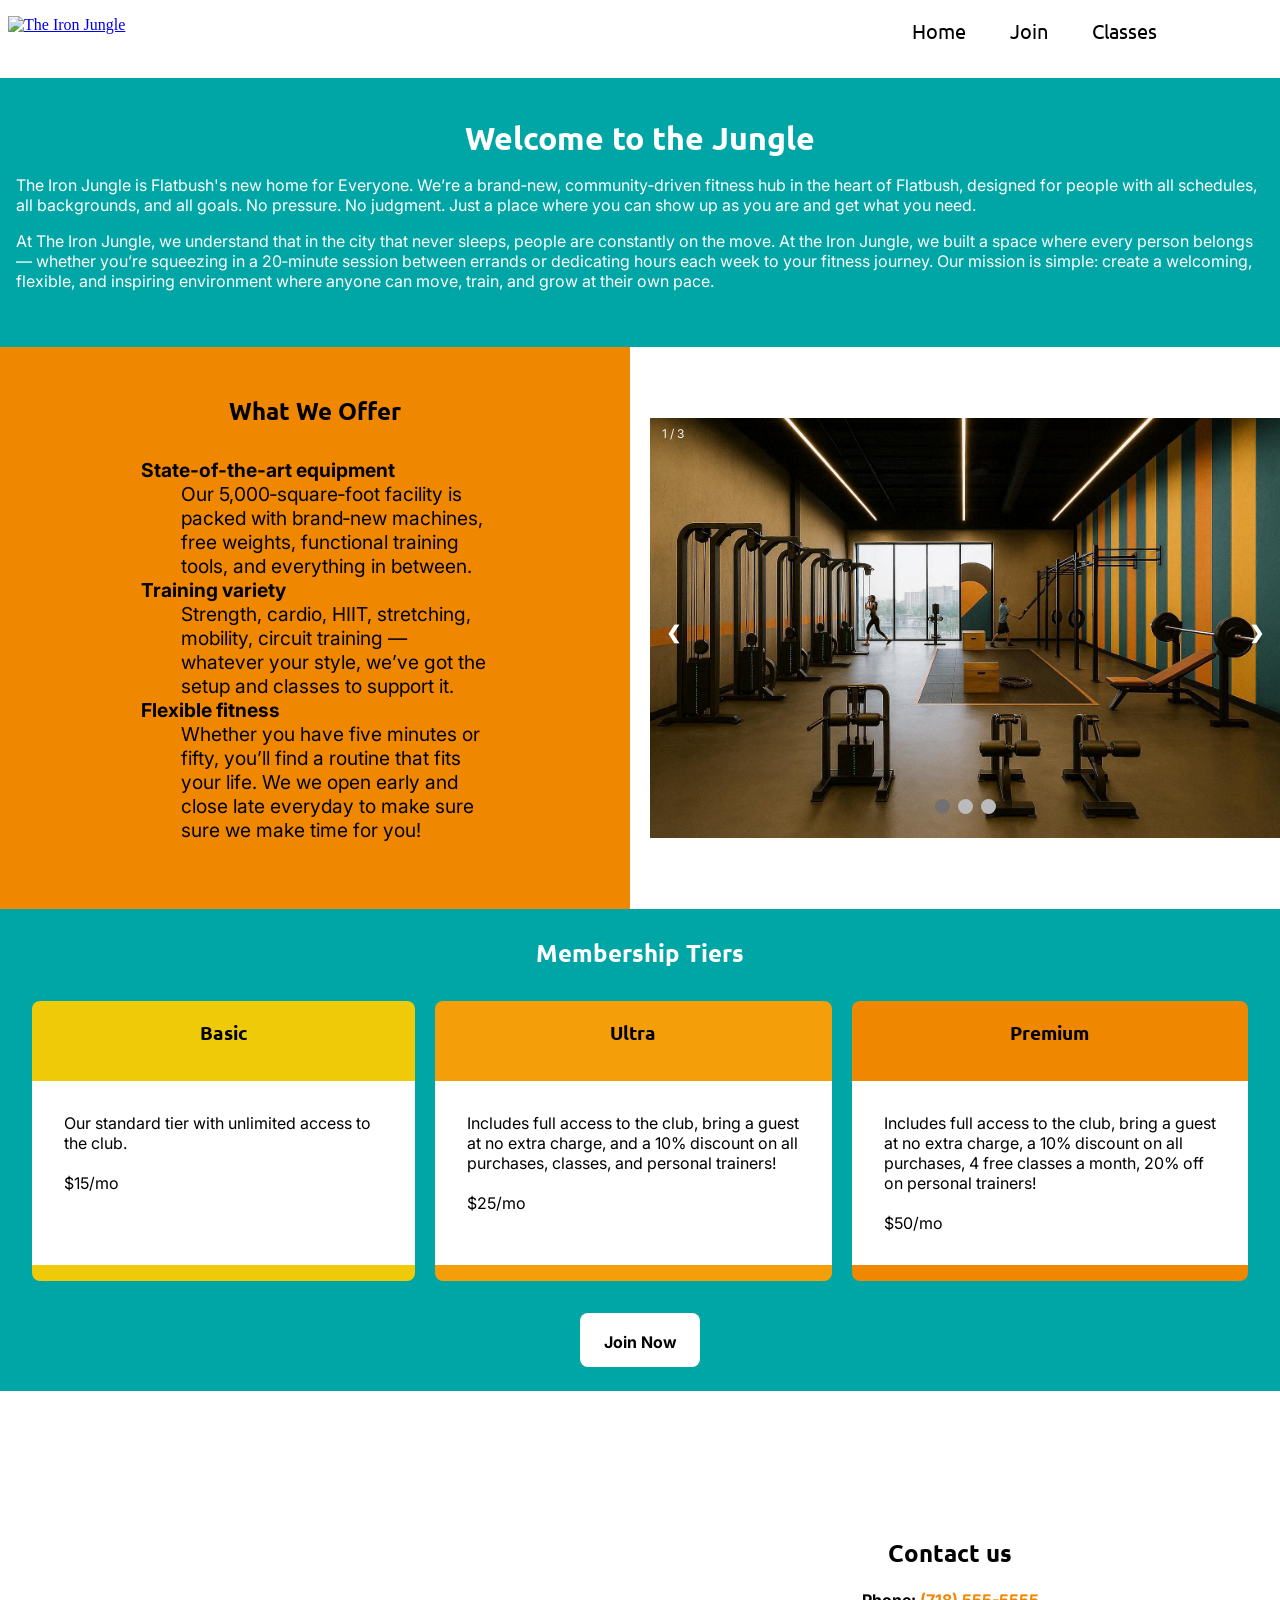
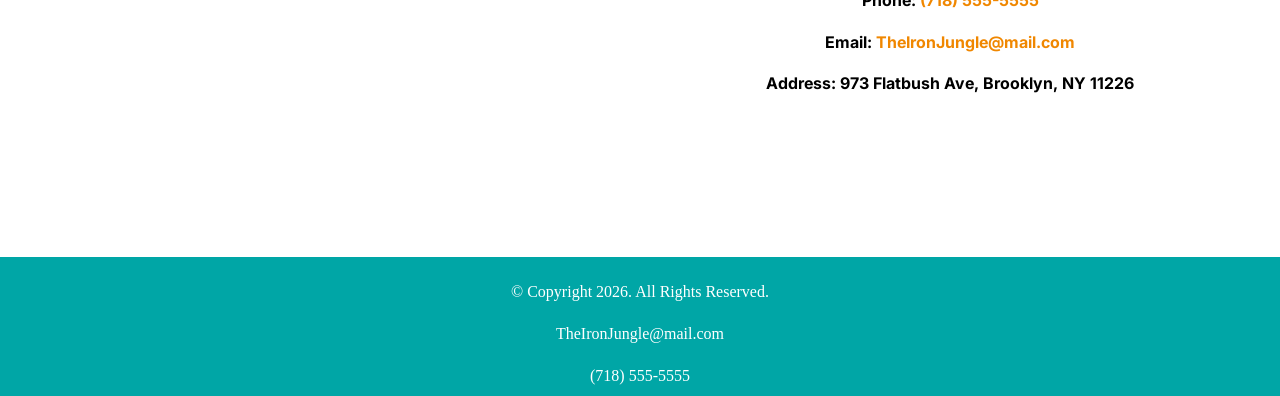
==== index.html @ 4a90440a "Add files via upload" ====
<!DOCTYPE html>
<!-- 
	Student Name: Bruno Lopez
	File Name: template.html
	Date: 5/17/2026
 -->
<html lang="en-US">
<head>
	<title>The Iron Jungle</title>
	<meta charset="UTF-8">
	<meta name="viewport" content="width=device-width, initial-scale=1">
	<link rel="stylesheet" href="css/styles.css">
	<script src="scripts/slides.js" defer></script>
	<link href="https://fonts.googleapis.com/css2?family=Inter:ital,opsz,wght@0,14..32,100..900;1,14..32,100..900&family=Ubuntu:ital,wght@0,300;0,400;0,500;0,700;1,300;1,400;1,500;1,700&display=swap" rel="stylesheet">
	<link rel="shortcut icon" href="images/favicon.ico">
	<link rel="icon" type="image/png" sizes="32x32" href="images/favicon-32.png">
	<link rel="apple-touch-icon" sizes="180x180" href="images/apple-touch-icon.png">
	<link rel="icon" sizes="192x192" href="images/android-chrome-192.png">
</head>
<body>
	
	<div id="lvp">
	<!--Header area for the websitename and logo -->
	<header>
		<a href="index.html"><img src="images/logo.png" alt="The Iron Jungle"></a>
	</header>
	
	<!-- Nav Area-->
	<nav>
		<ul>
			<li><p><a href="index.html">Home</a></li>
			<li><p><a href="join.html">Join</a></p></li>
			<li><p><a href="classes.html">Classes</a></p></li>
		</ul>
	</nav>
	
	<main>
	<div class="mobile">
		<!--- Div for full width display -->
		<div class="fwd1">
			
			<!--Mobile about us section-->
			<section id="about">
				<h1>Welcome to the Jungle</h1>
				<p>The Iron Jungle is Flatbush's new home for Everyone. We’re a brand‑new, community‑driven fitness hub in the heart of Flatbush, designed for people with all schedules, all backgrounds, and all goals. No pressure. No judgment. Just a place where you can show up as you are and get what you need.</p>
			</section>
		</div>
		
		<!--Section highlighting amenities for mobile-->
		<section id="mobAmenities">
			<h3>State of the Art Equipment</h3>
			<img src="images/equip.jpg" alt="Weight lifting equipment" class="round">
			<p>Our 5,000‑square‑foot facility is packed with brand‑new machines, free weights, functional training tools, and everything in between.</p>

			<h3>Training Variety</h3>
			<img src="images/yoga.jpg" alt="People doing yoga" class="round">
			<p>Strength, cardio, HIIT, stretching, mobility, circuit training — whatever your style, we’ve got the setup and classes to support it.</p>

			<h3>Flexible Fitness</h3>
			<img src="images/flex.jpg" alt="A man working out with a personal trainer" class="round">
			<p>Whether you have five minutes or fifty, you’ll find a routine that fits your life. We we open early and close late everyday to make sure sure we make time for you!</p>
		</section>
		
		<!--- Div for full width display -->
		<div class="fwd1">
			
			<!-- Div for mobile membership discriptions -->
			<div id="mobileMmbrship">
			
				<h2>Membership Tiers</h2>
				
				<section id="mobileBasic">	
					<h3>Basic</h3>
					<p>Our standard tier with unlimited access to the club.</p>
					<div id="mBasicPrice">
						<p>$15/mo</p>
					</div>
				</section>
				
				<section id="mobileMid">
					<h3>Ultra</h3>
					<p>Includes full access to the club, bring a guest at no extra charge, and a 10% discount on all purchases, classes, and personal trainers!</p>
					<div id="mMidPrice">
						<p>$25/mo</p>
					</div>
				</section>
				
				<section id="mobileHigh">
					<h3>Premium</h3>
					<p>Includes full access to the club, bring a guest at no extra charge, a 10% discount on all purchases, 4 free classes a month, 20% off on personal trainers!</p>
					<div id="mHighPrice">
						<p>$50/mo</p>
					</div>
				</section>
				
				<section class="join">
					<p><a href="join.html">Join Now</a><p>
				</section>
				
			</div>
			
		</div>
		
		<div id="contact">
			
			<h2>Contact us</h2>
			
			<h4 class="contact-link">Phone: <a href="tel:7185555555">(718) 555-5555</a></h4>
			<h4 class="contact-link">Email: <a href="mailto:TheIronJungle@mail.com">TheIronJungle@mail.com</a></h4>
			<h4>Address: 973 Flatbush Ave, Brooklyn, NY 11226</h4>
			
			<iframe src="https://www.google.com/maps/embed?pb=!1m18!1m12!1m3!1d1513.5984695701957!2d-73.95845316331624!3d40.64758898223996!2m3!1f0!2f0!3f0!3m2!1i1024!2i768!4f13.1!3m3!1m2!1s0x89c25b4732efd137%3A0x28be8ba03f2eba26!2sAssembly%20Hall%20of%20Jehovah&#39;s%20Witnesses!5e0!3m2!1sen!2sus!4v1779075672220!5m2!1sen!2sus" width="600" height="450" style="border:0;" allowfullscreen="" loading="lazy" referrerpolicy="no-referrer-when-downgrade" class="map"></iframe>
			
		</div>
		
	</div>
	
	<!--- Div for Desktop and Tablet viewports -->
		<div class="tabDesk">
			
			<!--- Div for full width display -->
			<div class="fwd1">
				
				<!-- About Us secton for Destop and tablet viewports -->
				<div id="tdAbout">
					<h1>Welcome to the Jungle</h1>
					
					<p>The Iron Jungle is Flatbush's new home for Everyone. We’re a brand‑new, community‑driven fitness hub in the heart of Flatbush, designed for people with all schedules, all backgrounds, and all goals. No pressure. No judgment. Just a place where you can show up as you are and get what you need.</p>
					
					<p>At The Iron Jungle, we understand that in the city that never sleeps, people are constantly on the move. At the Iron Jungle,  we built a space where every person belongs — whether you’re squeezing in a 20‑minute session between errands or dedicating hours each week to your fitness journey. Our mission is simple: create a welcoming, flexible, and inspiring environment where anyone can move, train, and grow at their own pace.</p>
				</div>
				
			</div>
					
			<!--Continauer for the half width displays-->
			<div class="container">
				
				<!-- First half width -->
				<div class="lHalf">
				
					<!--Amenities List-->
					<div id="amenities">
						<h2>What We Offer</h2>
						
						<!--Discriptive list of amenities -->
						<dl>
							<dt>State‑of‑the‑art equipment</dt>
							<dd>Our 5,000‑square‑foot facility is packed with brand‑new machines, free weights, functional training tools, and everything in between.</dd>
							
							<dt>Training variety</dt> 
							<dd>Strength, cardio, HIIT, stretching, mobility, circuit training — whatever your style, we’ve got the setup and classes to support it.</dd>
							
							<dt>Flexible fitness</dt>
							<dd> Whether you have five minutes or fifty, you’ll find a routine that fits your life. We we open early and close late everyday to make sure sure we make time for you!</dd>
						</dl>
						
					</div>
					
				</div>
				
				<!--Div for second half of half width display-->
				<div class="rHalf">
					
					<!--Div for Slideshow Images-->
					<div class="slideContainer">
						
						<div class="slides fade">
							<div class="num"> 1 / 3</div>
							<img src="images/equip.jpg" alt="Weight lifting equipment" style="width:100%">
						</div>
						
						<div class="slides fade">
							<div class="num">2 / 3</div>
							<img src="images/yoga.jpg" alt="People doing yoga" style="width:100%">
						</div>
						
						<div class="slides fade">
							<div class="num">3 / 3</div>
							<img src="images/flex.jpg" alt="A man working out with a personal trainer" style="width:100%">
						</div>
						
						<a class="prev" onclick="plusSlides(-1)">&#10094;</a>
						<a class="next" onclick="plusSlides(1)">&#10095;</a>
						
						<!-- The dots -->
						<div id="dotContainer">
						  <span class="dot" onclick="currentSlide(1)"></span>
						  <span class="dot" onclick="currentSlide(2)"></span>
						  <span class="dot" onclick="currentSlide(3)"></span>
						</div>
					</div>

				</div>
			</div>
		
			<!--- Div for full width display -->
			<div class="fwd1">
			
				<div id="memTeirs">
				
					<h2 id="memH2">Membership Tiers</h2>
					
					<!-- Div pricing grid -->
					<div class="grid">
						
						<section id="basic">	
							<h3>Basic</h3>
							<p>Our standard tier with unlimited access to the club.<br><br>$15/mo</p>
						</section>
						
						<section id="mid">
							<h3>Ultra</h3>
							<p>Includes full access to the club, bring a guest at no extra charge, and a 10% discount on all purchases, classes, and personal trainers!<br><br>$25/mo</p>
						</section>
						
						<section id="high">
							<h3>Premium</h3>
							<p>Includes full access to the club, bring a guest at no extra charge, a 10% discount on all purchases, 4 free classes a month, 20% off on personal trainers!<br><br>$50/mo</p>
						</section>
						
					</div>
					
					<div class="tdJoin">
						<p><a href="join.html">Join Now</a></p>
					</div>
				
				</div>
				
			</div>
			
			<div class="container">
				
				<div id="ctcMap">
				<iframe src="https://www.google.com/maps/embed?pb=!1m18!1m12!1m3!1d1513.5984695701957!2d-73.95845316331624!3d40.64758898223996!2m3!1f0!2f0!3f0!3m2!1i1024!2i768!4f13.1!3m3!1m2!1s0x89c25b4732efd137%3A0x28be8ba03f2eba26!2sAssembly%20Hall%20of%20Jehovah&#39;s%20Witnesses!5e0!3m2!1sen!2sus!4v1779075672220!5m2!1sen!2sus" width="600" height="450" style="border:0;" allowfullscreen="" loading="lazy" referrerpolicy="no-referrer-when-downgrade" class="map"></iframe>
				</div>
				
				<div id="tdContact">
					<h2>Contact us</h2>
					
					<h4 class="contact-link">Phone: <a href="tel:7185555555">(718) 555-5555</a></h4>
					<h4 class="contact-link">Email: <a href="mailto:TheIronJungle@mail.com">TheIronJungle@mail.com</a></h4>
					<h4>Address: 973 Flatbush Ave, Brooklyn, NY 11226</h4>
				</div>
				
			</div>
		</div>
	
		</main>
		
		<!-- Use the footer area to add webpage footer content -->
		<footer>
			<p>&copy; Copyright 2026. All Rights Reserved.</p>
			<p><a href="mailto:TheIronJungle@mail.com">TheIronJungle@mail.com</a></p>
			<p><a href="tel:7185555555">(718) 555-5555</a></p>
		</footer>
		
	</div>
</body>
</html>
---- css/styles.css ----
/* CSS Reset */
body, header, nav, main, footer, h1, div, img, ul, ol, dl, figure, figcaption, section, aside {
	margin: 0;
	padding: 0;
	border: 0;
}

/*Style Rules for body and images*/
img {
	max-width: 100%;
	height: auto;
	display: block;
}

/* Style rule for box sizing applies to all elements */
* {
	box-sizing: border-box;
}

/*Style rules for full width backgrounds */
.fwd1, .fwd2 {
	width: 100vw;
	position: relative;
	left: 50%;
	right: 50%;
	margin-left: -50vw;
	margin-right: -50vw;
}

.fwd1 {
	background-color: #00A6A6;
}

.fwd2 {
	background-color: #F49F0A;
	padding: 1em;
}

/* Style rule for header */
header {
	display: inline-block;
	width: 35%;
	margin: .5em;
	vertical-align: middle;
}

header img {
	max-width: 100%;
	height: auto;
}

/* Style rule for navagation area */
nav {
	width: 55%;
	display: inline-block;
	vertical-align: middle;
	text-align: right;
}

nav ul {
	list-style-type: none;
	margin: 0;
	padding: 0;
}

nav li {
	display: inline-block;
}

nav li a {
	margin-left: .5em;
	font-family: "Ubuntu", sans-serif;
	font-size: 1em;
	text-decoration: none;
	color: #000000;
}

/* Style rules for mobile viewport*/

/* Show mobile class, hide tablet-desktop class*/
.mobile {
	display: block;
}

.tabDesk {
	display: none;
}

main {
	margin: 1em 0;
	overflow-x: hidden;
	font-family: "Inter", sans-serif;
}

nav li a {
	display: inline-block;
	text-decoration: none;
}

#about {
	margin: 1em;
	padding: 1em;
}

#mobAmenities {
	background-color: #00A6A6;
	color: #fff;
	border-radius: 8px;
	margin: 1em;
	padding: 1em;
}

#mobileMmbrship, #mmbrship {
	padding: .25em;
	margin: 1em;
	color: #fff;
}

#mobileBasic, #mobileMid, #mobileHigh {
	border-radius: 8px;
	background-color: #fff;
	color: #000;
	margin: 2em;
	padding: 1em;
}

#mBasicPrice {
	background-color: #EFCA08;
}

#mMidPrice {
	background-color: #F49F0A;
}

#mHighPrice {
	background-color: #F08700;
}

#mBasicPrice, #mMidPrice, #mHighPrice {
	width: 25%;
	margin: 0 auto;
	padding: .5%;
	border-radius: 10px;
	text-align: center;
}

.join {
	width: 25%;
	padding: .25%;
	margin: 0 auto;
	margin-bottom: 1em;
	border-radius: 8px;
	background-color: #fff;
	text-align: center;
	font-weight: bold;
}

.join a{
	text-decoration: none;
	color: #000000;
}

h1, h2, h3{
	text-align: center;
	font-family: "Ubuntu", sans-serif;
}

#contact h4 {
	text-align: center;
}

#contact a{
	text-decoration: none;
	color: #F08700;
}

.map {
	width: 98%;
	height: 360px;
}

#about, #tdAbout {
	color: #FFFFFF;
}

.round {
	border-radius: 5px;
}

#formMain {
	margin: 2em;
	padding: 0;
	display: flex;
	justify-content: center;
	align-items: center;
	color: #fff;
}

form {
	background-color: #00A6A6;
	padding: 20px;
	border-radius: 8px;
	box-shadow: 0 2px 4px rgba(0, 0, 0, 0.1);
	width: 80%;
}

form h2 {
	margin-bottom: 20px;
}

label {
	display: block;
}

input[type="text"], input[type="email"], input[type="password"], input[type="tel"] {
	background-color: #BBDEF0;
	width: 100%;
	padding: 8px;
	border: 1px solid #ddd;
	border-radius: 4px;
	box-sizing: border-box;
}

.btnContiner {
	display: flex;
	justify-content: center;
	align-items: center;
	gap: 10px;
}

button {
	background-color: #BBDEF0;
	margin: 20px;
	margin-bottom: 0;
	padding: 10px;
	border: none;
	border-radius: 4px;
	cursor: pointer;
	text-align: center;
}

#mClasses h1 {
	padding: 1em;
}

#mClasses p {
	margin: 1em;
	padding-left: 2em;
}
	
/* Style rules for footer content */
footer {
	background-color: #00A6A6;
	margin: 0;
}
footer p{
	font-size: 0.7em;
	text-align: center;
	color: #fff;
	margin-bottom:0;
	padding: .25em;
}

footer p a{
	color: #fff;
	text-decoration: none;
}

/*Media Query for Tablet Viewport */
@media screen and (min-width: 630px), print{
	/* Tablet Viewport: show the tablet-desktop class, hide mobile class */
	.tabDesk {
		display: block;
	}
	
	.mobile {
		display: none;
	}
	
		/* Tablet viewport: Style rules for header */
	header {
		padding-bottom: 1%;
	}
	
	/* Tablet Viewport: Style rules for nav area */
	nav li {
		border-top: none;
		display: inline-block;
	}
	
	nav li:last-child {
		border-right: none;
	}
	
	nav li a {
		padding: 0.1em 0.75em;
		font-size: 1.25em;
	}
	
	#tdAbout {
		max-width: 1320px;
		margin: 1em auto;
		padding: 1em;
	}
	
	.container {
		display: block;
	}

	
	#amenities {
		background-color: #F08700;
		color: #000000;
		padding: 2em;
	}
	
	#amenities h2 {
		Margin: 0 0 .5em 0;
		padding: 0;
	}
	
	dl {
		padding: 1em;
		font-size: 1.3em;
	}
	
	dt {
		font-family: "Inter", sans-serif;
		font-weight: bold;
	}
	
	/* Slideshow container */
	.slideContainer {
		position: relative;
		margin: auto;
		width: 100%;
		height: 100%;
		overflow: hidden;
	}
	
	/* Hide the images by default */
	.slides {
		display: none;
	}
	
	.slides img {
		width: 100%;
		height: 100%;
		display: block;
	}
	
	/* Next & previous buttons */
	.prev, .next {
		cursor: pointer;
		position: absolute;
		top: 50%;
		width: auto;
		margin-top: -22px;
		padding: 16px;
		color: white;
		font-weight: bold;
		font-size: 18px;
		transition: 0.6s ease;
		border-radius: 0 3px 3px 0;
		user-select: none;
	}
	
	/* Position the "next button" to the right */
	.next {
		right: 0;
		border-radius: 3px 0 0 3px;
	}
	
	/* On hover, add a black background color with a little bit see-through */
	.prev:hover, .next:hover {
		background-color: rgba(0,0,0,0.8);
	}
	
	.num {
		color: #f2f2f2;
		font-size: 12px;
		padding: 8px 12px;
		position: absolute;
		top: 0;
	}
	
	#dotContainer {
		position: absolute;
		bottom: 20px;
		width: 100%;
		text-align: center;
	}
	
	/* The dots/bullets/indicators */
	.dot {
		cursor: pointer;
		height: 15px;
		width: 15px;
		margin: 0 2px;
		background-color: #bbb;
		border-radius: 50%;
		display: inline-block;
		transition: background-color 0.6s ease;
	}
	
	.active, .dot:hover {
		background-color: #717171;
	}
	
	/* Fading animation */
	.fade {
		animation-name: fade;
		animation-duration: 1.5s;
	}
	
	@keyframes fade {
		from {opacity: .4}
		to {opacity: 1}
	}
	
	.grid {
		margin: 2em;
		display: grid;
		grid-template-columns: auto auto auto;
		grid-gap: 20px;
	}
	
	#memTeirs {
		max-width: 1320px;
		margin: 1em auto;
	}
	
	#basic, #mid, #high {
		display: flex;
		flex-direction: column;
		border-radius: 8px;
		background-color: #fff;
	}
	
	#basic p, #mid p, #high p {
		padding: 2em;
		background-color: #fff;
		flex-grow: 1;
	}
	
	h3 {
		margin: 0;
		padding: 1em;
		border-radius: 8px 8px 0 0;
	}
	
	#basic {
		background-color: #EFCA08;
	}
	
	#mid {
		background-color: #F49F0A;
	}
	
	#high {
		background-color: #F08700;
	}
	
	#memH2 {
		color: #fff;
	}
	
	.tdJoin {
		min-width: 100px;
		width: 10%;
		max-width: 120px;
		padding:.25%;
		height: 54px;
		margin: .25em auto 1em auto;
		border-radius: 8px;
		background-color: #fff;
		text-align: center;
		font-weight: bold;
	}
	
	.tdJoin:hover {
		background-color: #F49F0A;
		}
	
	.tdJoin a {
		text-decoration: none;
		color: #000000;
	}
	
	.fwd1 {
		padding-top: .5em;
		padding-bottom: .5em;
	}
	
	.map {
		display: block;
		width: 600px;
		height:  450px;
		padding: 1em; 
		margin: 0 auto;
	}
	
	#tdContact{
		margin: 1em;
		padding: 1em;
		text-align: center;
	}
	
	#tdContact a{
		text-decoration: none;
		color: #F08700;
	}
	
	#hero {
		width: 100%;
		margin: 0 auto;
	}
	
	form {
		width: 400px;
	}
	
	#tdClasses h1 {
	padding: 1em;
}
	
	.calContainer {
		width: 100%;
		display: block;
		text-align: center;
		padding: 1em;
	}

	
	#calTable {
		background-color: #00A6A6;
		font-size: 0.8em;
		width: 99%;
		margin: 1em auto;
		padding: .5em;
		height: auto;
		border-radius: 0 0 10px 10px;
		table-layout: auto; 
		display: table;
	}
	
	#calTable caption {
		color: #fff;
		background-color: #00A6A6;
		caption-side: top;
		text-align: center;
		padding: 1em;
		font-size: 1.6em;
		letter-spacing: 0.3em;
		border-radius: 10px 10px 0 0;
		border-collapse: collapse;
	}
	
	.weekdays {
		background-color: #BBDEF0;
		width: 14.28%;
		font-size: 1em;
		border-bottom: 3px solid black;
	}
	
	.calDates {
		background-color: #BBDEF0;
		text-align: left;
		vertical-align: top;
		padding: 4px;
		border: 1px solid black;
		border-radius: 4px;
		height: 60px;
	}
	
	#calToday {
		font-weight: bold;
		background-color: #F49F0A;
		border: 1.5px solid black;
		border-radius: 4px;
	}
	
	footer {
		padding: .5%;
	}
	
	footer p{
		font-size: 1em;
    }
}


/* Media Query for Desktop Viewport */
@media screen and (min-width: 1015px), print {
	.container {
		display: flex;
		width: 100%;
		justify-content: center;
		align-items: stretch;
	}
	
	.lHalf, .rHalf {
		flex: 1;
		display: flex;
	}
	
	.lHalf {
		background-color: #F08700;
		display: flex;
		align-items: stretch;
		justify-content: flex-start;
	}	
	
	#amenities {
		background-color: #F08700;
		color: #000000;
		padding: 2em;
		max-width: 450px;
		margin: 1em auto;
		flex: 1;
		display: flex;
		flex-direction: column;
		justify-content: center;
	}
	
	#amenities h2 {
		Margin: 0 0 .5em 0;
		padding: 0;
	}
	
	dl {
		padding: 1em;
		font-size: 1.2em;
	}
	
	dt {
		font-family: "Inter", sans-serif;
		font-weight: bold;
	}
	
	.container {
		display: flex;
		align-items:  center;
		gap: 20px;
		flex-wrap: wrap;
		width: 100vw;
	}	
	
	#calTable {
		width: 90%;
		font-size: .9em;
	}
}

/* Media Query for Large Desktop Viewports */
@media screen and (min-width: 1921px) {
	
	#lvp {
		width: 100%;
		max-width: 1920px;
		margin: 0 auto;
	}
	
	.fwd1, .fwd2, .container {
        width: 100%; 
        margin-left: 0;
        margin-right: 0;
        left: auto;
        right: auto;
    }
	
	table {
		width: 80%;
		margin: 0 auto;
	}
}
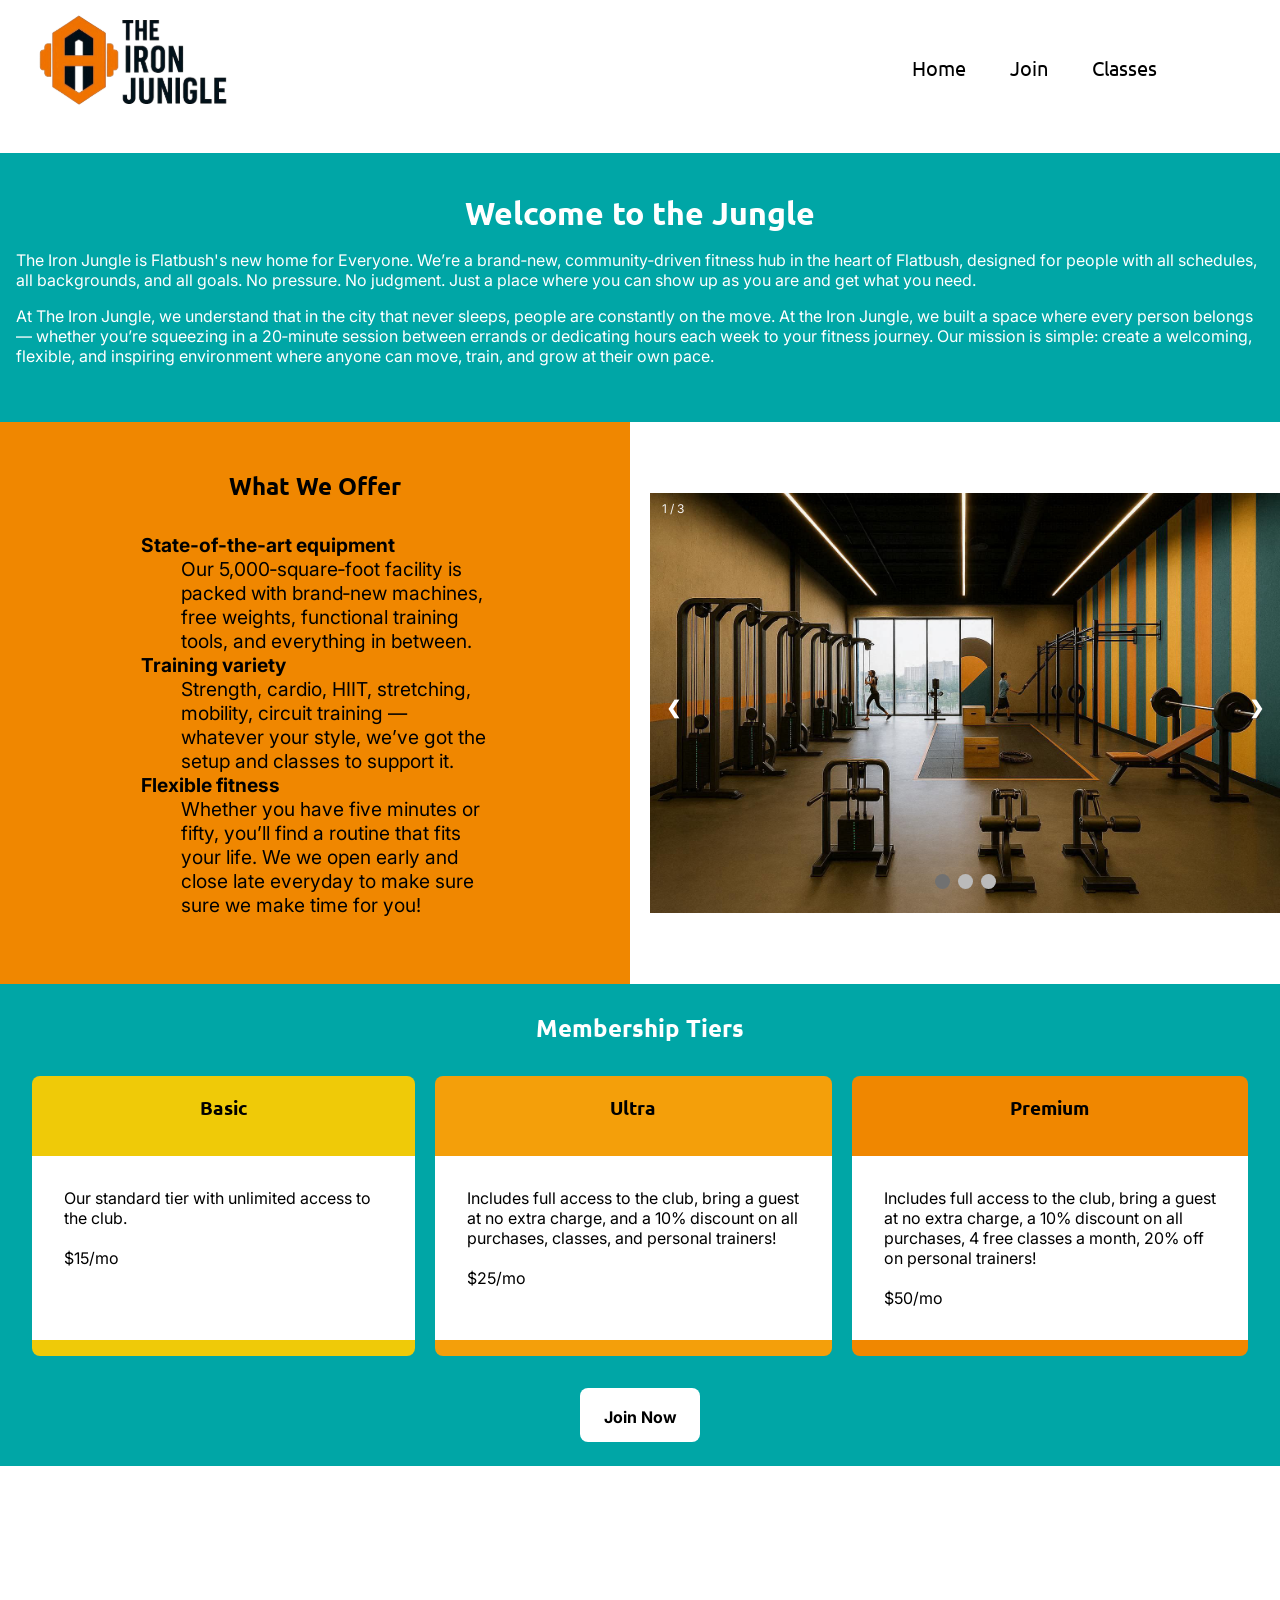
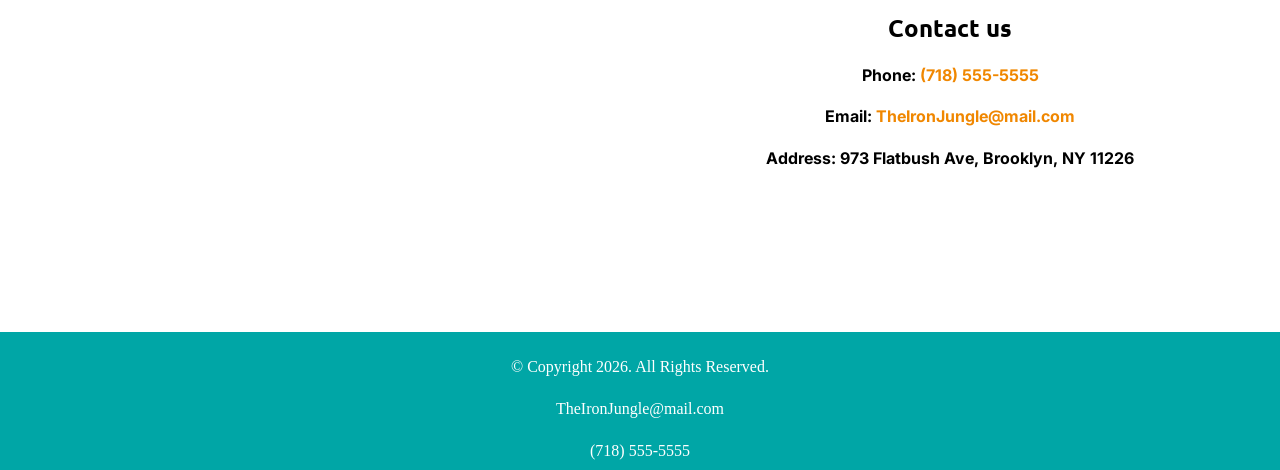
==== commit e9cb289d: "Update index.html typo in image path" ====
--- a/index.html
+++ b/index.html
@@ -22,7 +22,7 @@
 	<div id="lvp">
 	<!--Header area for the websitename and logo -->
 	<header>
-		<a href="index.html"><img src="images/logo.png" alt="The Iron Jungle"></a>
+		<a href="index.html"><img src="images/Logo.png" alt="The Iron Jungle"></a>
 	</header>
 	
 	<!-- Nav Area-->
@@ -256,4 +256,4 @@
 		
 	</div>
 </body>
-</html>+</html>
